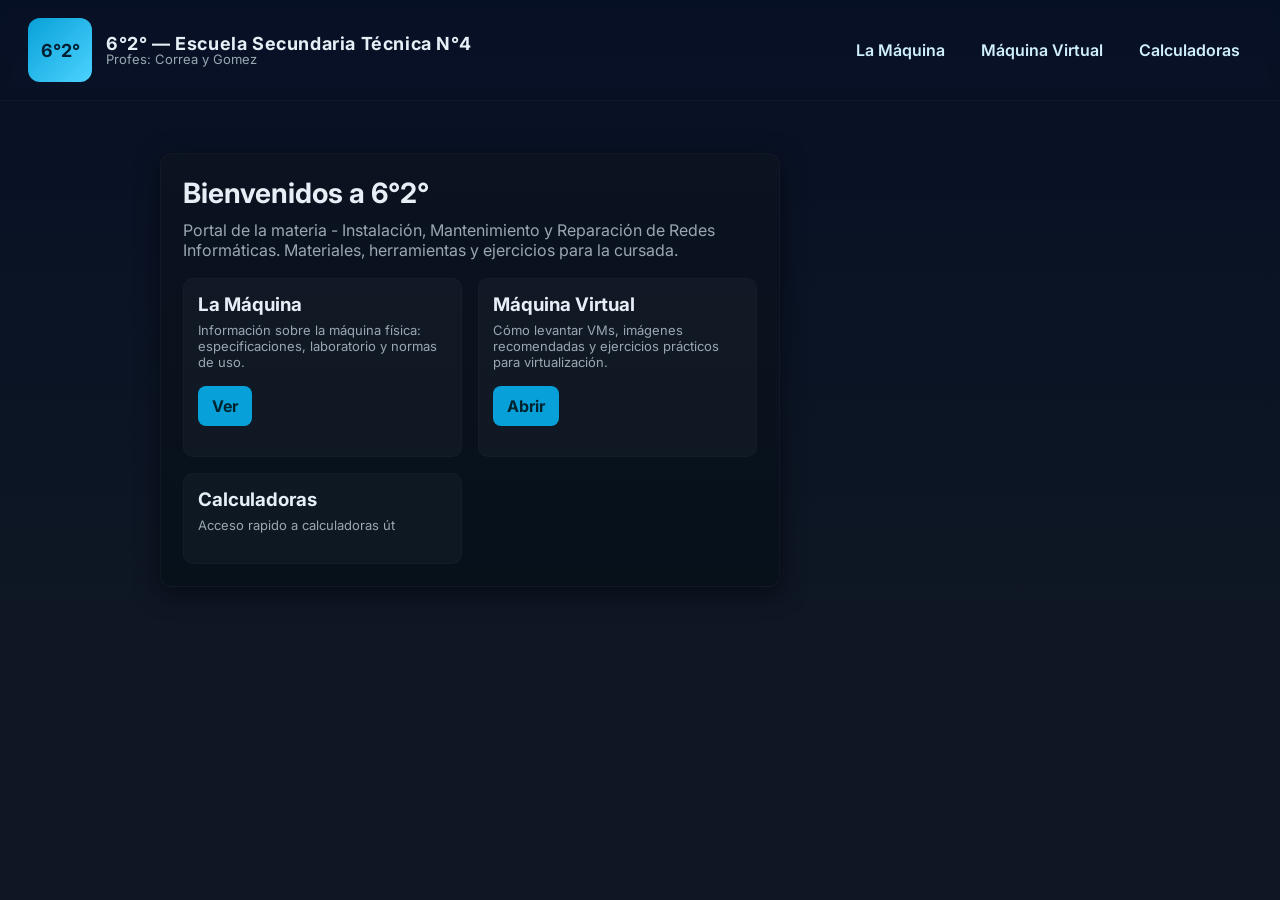
==== index.html @ be3ac8a3 "Add files via upload" ====
<!doctype html>
<html lang="es">
<head>
  <meta charset="utf-8" />
  <meta name="viewport" content="width=device-width,initial-scale=1" />
  <title>6°2° - Escuela Secundaria Técnica N°4</title>
  <link rel="icon" href="data:image/svg+xml,%3Csvg xmlns='http://www.w3.org/2000/svg' viewBox='0 0 100 100'%3E%3Ctext y='0.9em' font-size='90'%3E6%C2%B02%C2%B0%3C/text%3E%3C/svg%3E">
  <link href="https://fonts.googleapis.com/css2?family=Inter:wght@300;500;700&display=swap" rel="stylesheet">
  <style>
    :root{
      --bg:#0f1724; --card:#0b1220; --accent:#08a0d8; --muted:#9aa7b2; --glass: rgba(255,255,255,0.03);
    }
    *{box-sizing:border-box}
    html,body{height:100%;margin:0;font-family:Inter,system-ui,Segoe UI,Roboto,"Helvetica Neue",Arial;background:linear-gradient(180deg,#071025 0%,var(--bg) 70%);color:#e6eef6}
    header{display:flex;align-items:center;justify-content:space-between;padding:18px 28px;border-bottom:1px solid rgba(255,255,255,0.03);backdrop-filter: blur(6px)}
    .brand{display:flex;gap:14px;align-items:center}
    .logo{width:64px;height:64px;border-radius:12px;background:linear-gradient(135deg,var(--accent),#4cd3ff);display:flex;align-items:center;justify-content:center;font-weight:700;color:#022033;font-size:18px}
    .title{line-height:1}
    .title h1{margin:0;font-size:18px;letter-spacing:0.6px}
    .title p{margin:0;font-size:13px;color:var(--muted)}
    nav{display:flex;gap:12px;align-items:center}
    .navlink{color:#cfefff;padding:8px 12px;border-radius:8px;text-decoration:none;font-weight:600}
    .navlink:hover{background:rgba(255,255,255,0.02)}
    .container{max-width:1000px;margin:32px auto;padding:20px}
    .hero{display:grid;grid-template-columns:1fr 320px;gap:20px;align-items:center}
    .card{background:linear-gradient(180deg,var(--card),#07111a);padding:22px;border-radius:12px;box-shadow:0 6px 24px rgba(2,6,12,0.6);border:1px solid rgba(255,255,255,0.03)}
    .hero h2{margin:0 0 10px 0;font-size:28px}
    .hero p{color:var(--muted);margin:0 0 16px}
    .grid{display:grid;grid-template-columns:repeat(auto-fit,minmax(220px,1fr));gap:16px;margin-top:18px}
    .menu-item{padding:14px;border-radius:10px;background:var(--glass);border:1px solid rgba(255,255,255,0.02)}
    .menu-item h3{margin:0 0 6px 0}
    footer{text-align:center;color:var(--muted);padding:28px 6px}
    /* sections */
    section{margin-top:24px}
    h3.section-title{font-size:20px;margin:0 0 12px}
    /* responsive */
    @media (max-width:880px){.hero{grid-template-columns:1fr}nav{display:none}.brand{gap:10px}}
    /* small helpers */
    a.button{display:inline-block;padding:10px 14px;border-radius:8px;background:var(--accent);color:#01232f;text-decoration:none;font-weight:700}
    .muted{color:var(--muted)}
    .small{font-size:13px}
  </style>
</head>
<body>
  <header>
    <div class="brand">
      <div class="logo">6°2°</div>
      <div class="title">
        <h1>6°2° — Escuela Secundaria Técnica N°4</h1>
        <p class="small">Profes: Correa y Gomez</p>
      </div>
    </div>
    <nav>
      <a class="navlink" href="#la-maquina">La Máquina</a>
      <a class="navlink" href="#maquina-virtual">Máquina Virtual</a>
      <a class="navlink" href="#calculadoras">Calculadoras</a>
    </nav>
  </header>

  <main class="container">
    <div class="hero">
      <div class="card">
        <h2>Bienvenidos a 6°2°</h2>
        <p class="muted">Portal de la materia - Instalación, Mantenimiento y Reparación de Redes Informáticas. Materiales, herramientas y ejercicios para la cursada.</p>
        <div class="grid">
          <div class="menu-item">
            <h3>La Máquina</h3>
            <p class="small muted">Información sobre la máquina física: especificaciones, laboratorio y normas de uso.</p>
            <p><a href="#la-maquina" class="button">Ver</a></p>
          </div>
          <div class="menu-item">
            <h3>Máquina Virtual</h3>
            <p class="small muted">Cómo levantar VMs, imágenes recomendadas y ejercicios prácticos para virtualización.</p>
            <p><a href="#maquina-virtual" class="button">Abrir</a></p>
          </div>
          <div class="menu-item">
            <h3>Calculadoras</h3>
            <p class="small muted">Acceso rapido a calculadoras út
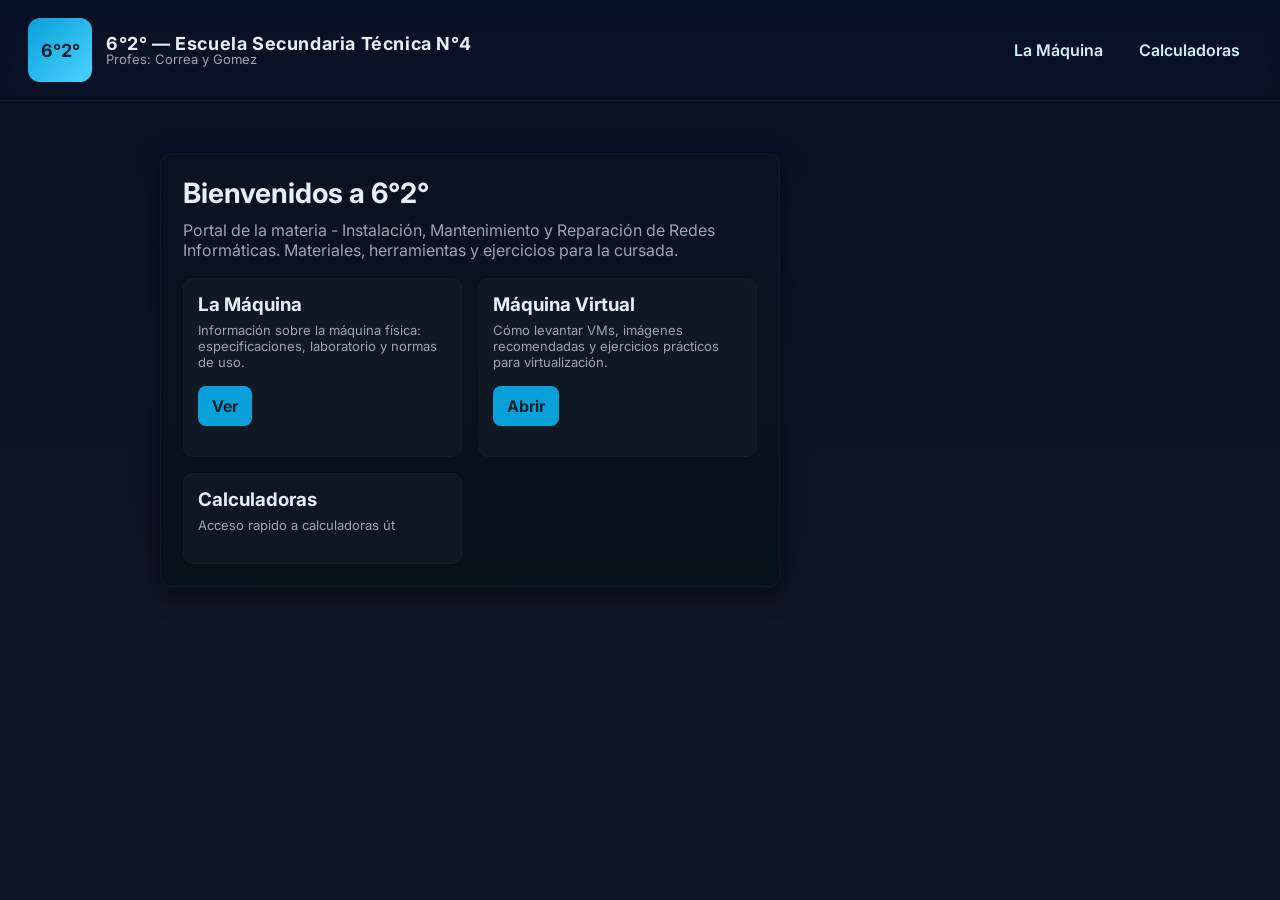
==== commit 5954c5ed: "Update index.html" ====
--- a/index.html
+++ b/index.html
@@ -51,9 +51,9 @@
       </div>
     </div>
     <nav>
-      <a class="navlink" href="#la-maquina">La Máquina</a>
-      <a class="navlink" href="#maquina-virtual">Máquina Virtual</a>
-      <a class="navlink" href="#calculadoras">Calculadoras</a>
+      <a class="navlink" href="lamaquina.html">La Máquina</a>
+      <a class="navlink" href="mv/maquina-virtual.html>Máquina Virtual</a>
+      <a class="navlink" href="calculadoras_web.html">Calculadoras</a>
     </nav>
   </header>
 
@@ -75,4 +75,4 @@
           </div>
           <div class="menu-item">
             <h3>Calculadoras</h3>
-            <p class="small muted">Acceso rapido a calculadoras út+            <p class="small muted">Acceso rapido a calculadoras út
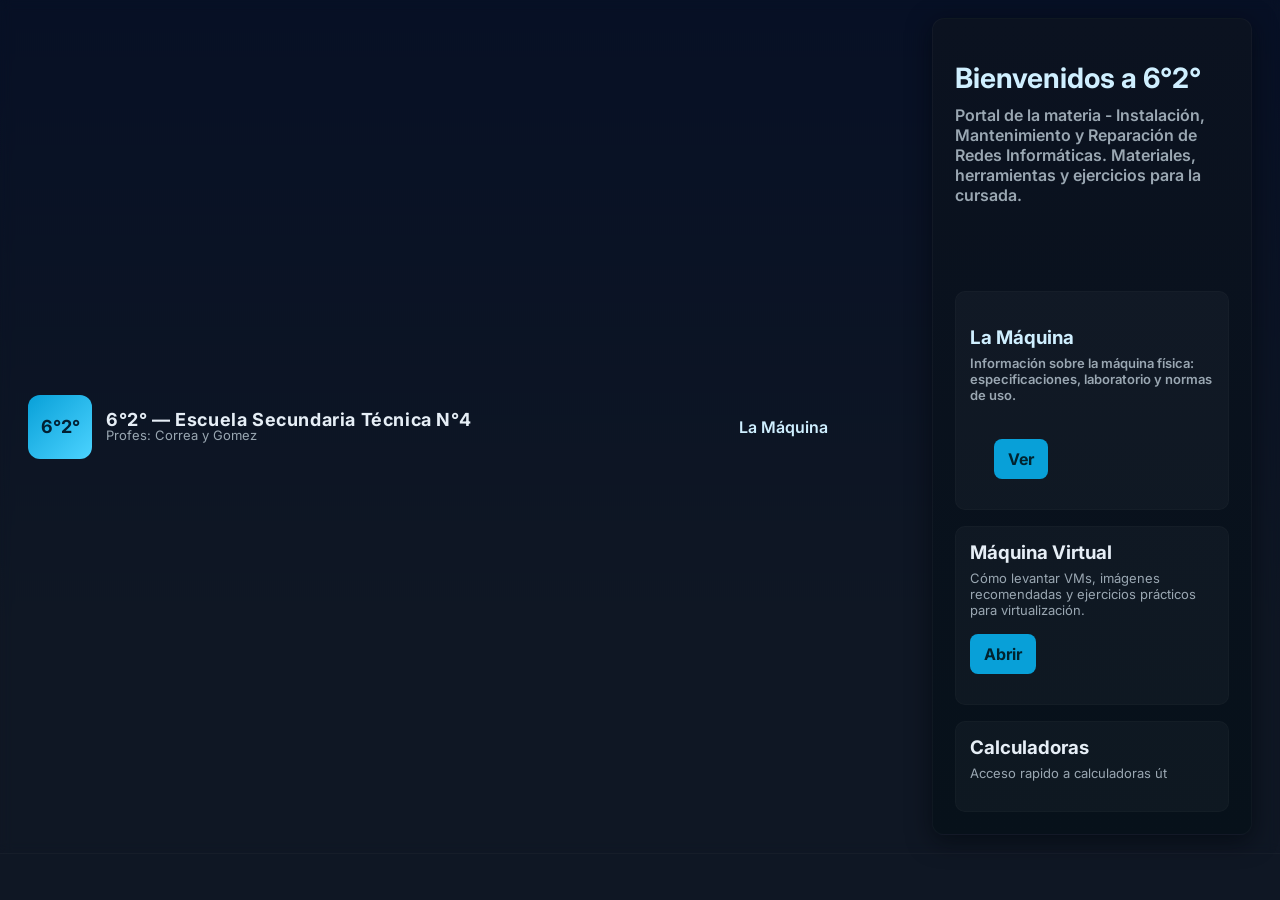
==== commit 6decd5a1: "Update index.html" ====
--- a/index.html
+++ b/index.html
@@ -53,7 +53,7 @@
     <nav>
       <a class="navlink" href="lamaquina.html">La Máquina</a>
       <a class="navlink" href="mv/maquina-virtual.html>Máquina Virtual</a>
-      <a class="navlink" href="calculadoras_web.html">Calculadoras</a>
+        <a class="navlink" href="calculadoras.html>Calculadoras</a>
     </nav>
   </header>
 
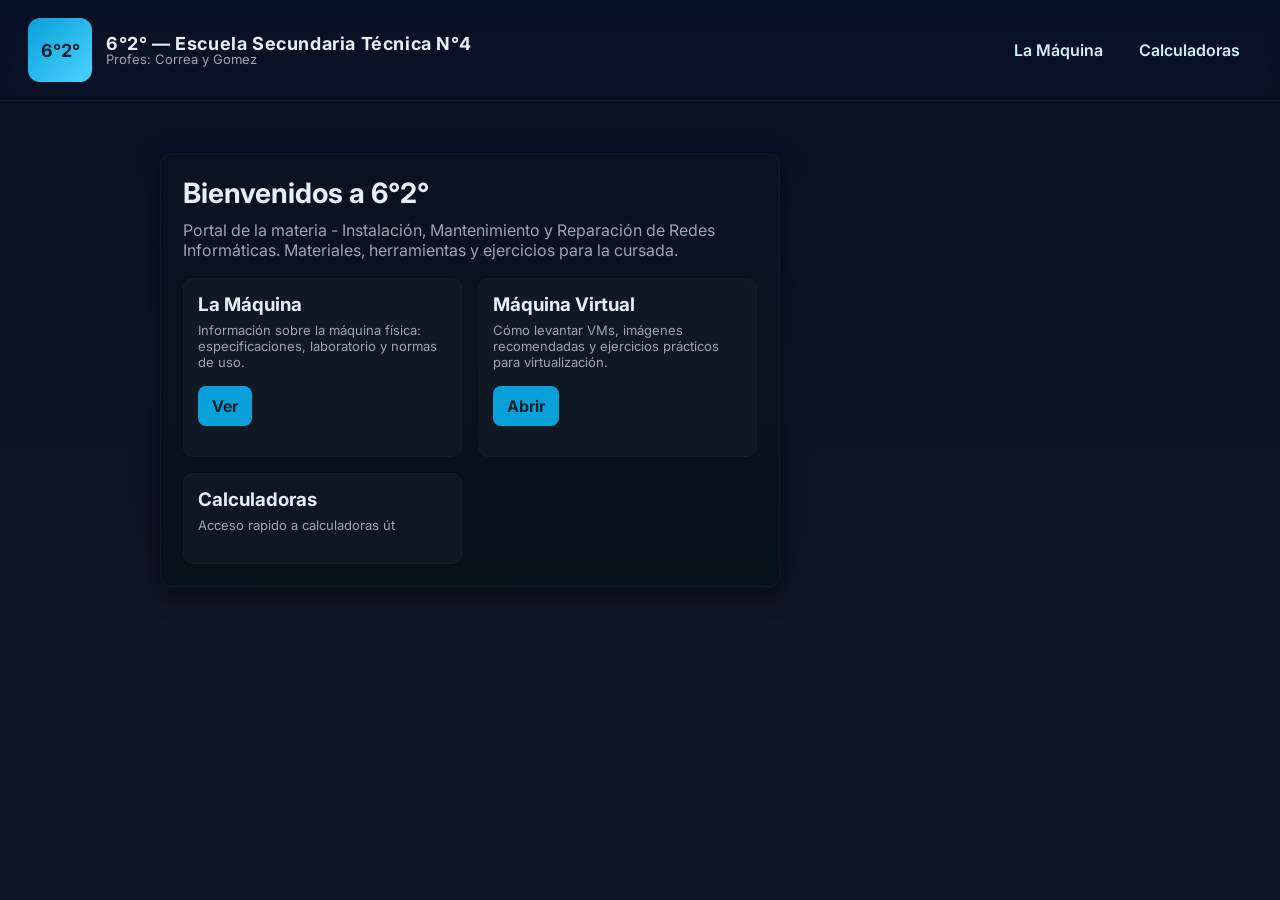
==== commit 3bdcf113: "Update index.html" ====
--- a/index.html
+++ b/index.html
@@ -53,7 +53,7 @@
     <nav>
       <a class="navlink" href="lamaquina.html">La Máquina</a>
       <a class="navlink" href="mv/maquina-virtual.html>Máquina Virtual</a>
-        <a class="navlink" href="calculadoras.html>Calculadoras</a>
+        <a class="navlink" href="calculadoras_web.html">Calculadoras</a>
     </nav>
   </header>
 
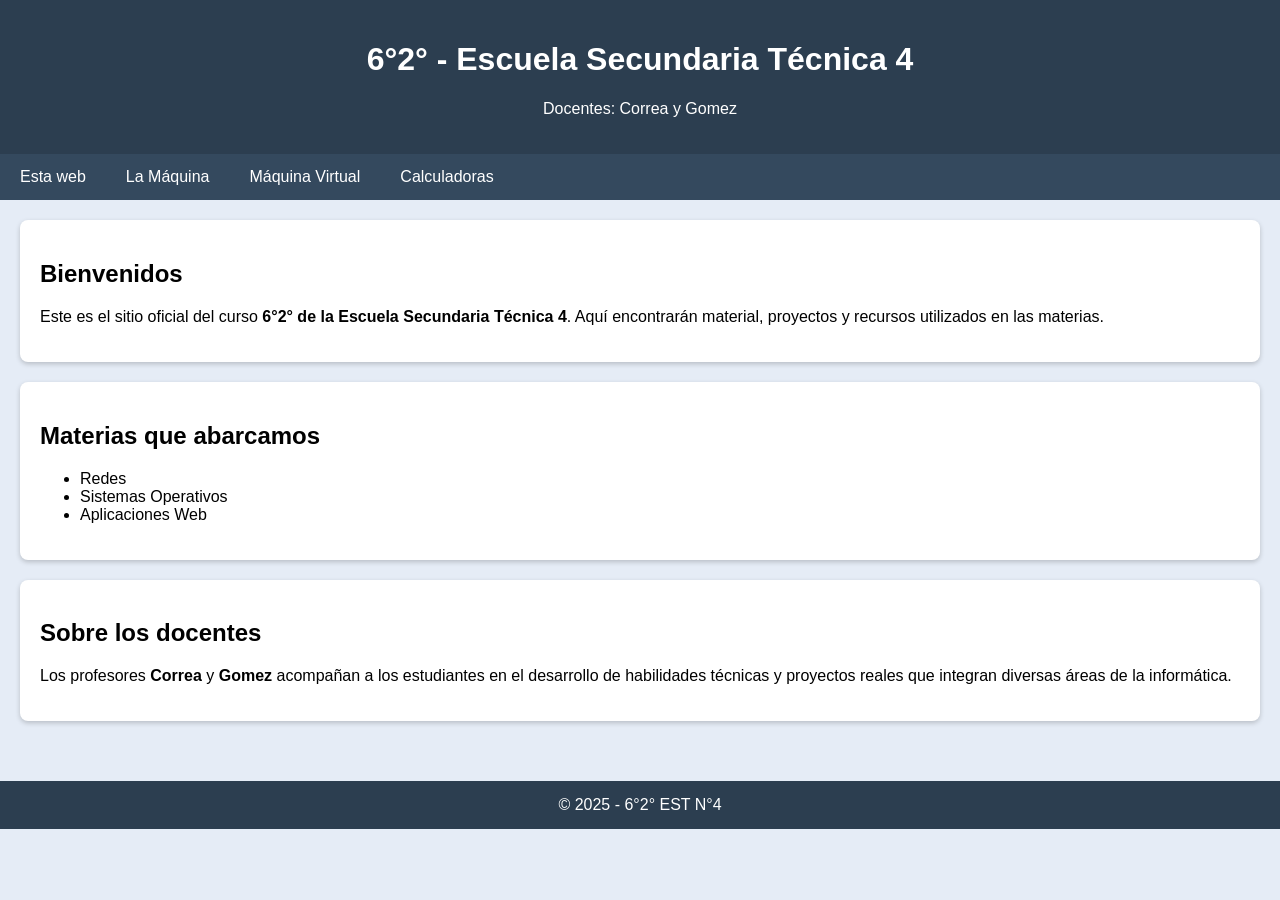
==== commit 1b938071: "Update index.html" ====
--- a/index.html
+++ b/index.html
@@ -1,78 +1,92 @@
-<!doctype html>
+<!DOCTYPE html>
 <html lang="es">
 <head>
-  <meta charset="utf-8" />
-  <meta name="viewport" content="width=device-width,initial-scale=1" />
-  <title>6°2° - Escuela Secundaria Técnica N°4</title>
-  <link rel="icon" href="data:image/svg+xml,%3Csvg xmlns='http://www.w3.org/2000/svg' viewBox='0 0 100 100'%3E%3Ctext y='0.9em' font-size='90'%3E6%C2%B02%C2%B0%3C/text%3E%3C/svg%3E">
-  <link href="https://fonts.googleapis.com/css2?family=Inter:wght@300;500;700&display=swap" rel="stylesheet">
-  <style>
-    :root{
-      --bg:#0f1724; --card:#0b1220; --accent:#08a0d8; --muted:#9aa7b2; --glass: rgba(255,255,255,0.03);
-    }
-    *{box-sizing:border-box}
-    html,body{height:100%;margin:0;font-family:Inter,system-ui,Segoe UI,Roboto,"Helvetica Neue",Arial;background:linear-gradient(180deg,#071025 0%,var(--bg) 70%);color:#e6eef6}
-    header{display:flex;align-items:center;justify-content:space-between;padding:18px 28px;border-bottom:1px solid rgba(255,255,255,0.03);backdrop-filter: blur(6px)}
-    .brand{display:flex;gap:14px;align-items:center}
-    .logo{width:64px;height:64px;border-radius:12px;background:linear-gradient(135deg,var(--accent),#4cd3ff);display:flex;align-items:center;justify-content:center;font-weight:700;color:#022033;font-size:18px}
-    .title{line-height:1}
-    .title h1{margin:0;font-size:18px;letter-spacing:0.6px}
-    .title p{margin:0;font-size:13px;color:var(--muted)}
-    nav{display:flex;gap:12px;align-items:center}
-    .navlink{color:#cfefff;padding:8px 12px;border-radius:8px;text-decoration:none;font-weight:600}
-    .navlink:hover{background:rgba(255,255,255,0.02)}
-    .container{max-width:1000px;margin:32px auto;padding:20px}
-    .hero{display:grid;grid-template-columns:1fr 320px;gap:20px;align-items:center}
-    .card{background:linear-gradient(180deg,var(--card),#07111a);padding:22px;border-radius:12px;box-shadow:0 6px 24px rgba(2,6,12,0.6);border:1px solid rgba(255,255,255,0.03)}
-    .hero h2{margin:0 0 10px 0;font-size:28px}
-    .hero p{color:var(--muted);margin:0 0 16px}
-    .grid{display:grid;grid-template-columns:repeat(auto-fit,minmax(220px,1fr));gap:16px;margin-top:18px}
-    .menu-item{padding:14px;border-radius:10px;background:var(--glass);border:1px solid rgba(255,255,255,0.02)}
-    .menu-item h3{margin:0 0 6px 0}
-    footer{text-align:center;color:var(--muted);padding:28px 6px}
-    /* sections */
-    section{margin-top:24px}
-    h3.section-title{font-size:20px;margin:0 0 12px}
-    /* responsive */
-    @media (max-width:880px){.hero{grid-template-columns:1fr}nav{display:none}.brand{gap:10px}}
-    /* small helpers */
-    a.button{display:inline-block;padding:10px 14px;border-radius:8px;background:var(--accent);color:#01232f;text-decoration:none;font-weight:700}
-    .muted{color:var(--muted)}
-    .small{font-size:13px}
-  </style>
+    <meta charset="UTF-8">
+    <meta name="viewport" content="width=device-width, initial-scale=1.0">
+    <title>6°2° - Escuela Secundaria Técnica 4</title>
+    <style>
+        body {
+            font-family: Arial, sans-serif;
+            background-color: #e5ecf6;
+            margin: 0;
+            padding: 0;
+        }
+        header {
+            background-color: #2c3e50;
+            color: white;
+            padding: 20px;
+            text-align: center;
+        }
+        nav {
+            background-color: #34495e;
+            overflow: hidden;
+        }
+        nav a {
+            float: left;
+            display: block;
+            color: white;
+            text-align: center;
+            padding: 14px 20px;
+            text-decoration: none;
+        }
+        nav a:hover {
+            background-color: #2c3e50;
+        }
+        .contenido {
+            padding: 20px;
+        }
+        .tarjeta {
+            background: white;
+            border-radius: 8px;
+            padding: 20px;
+            margin-bottom: 20px;
+            box-shadow: 0 2px 5px rgba(0,0,0,0.2);
+        }
+        footer {
+            text-align: center;
+            padding: 15px;
+            background-color: #2c3e50;
+            color: white;
+            margin-top: 20px;
+        }
+    </style>
 </head>
 <body>
-  <header>
-    <div class="brand">
-      <div class="logo">6°2°</div>
-      <div class="title">
-        <h1>6°2° — Escuela Secundaria Técnica N°4</h1>
-        <p class="small">Profes: Correa y Gomez</p>
-      </div>
+    <header>
+        <h1>6°2° - Escuela Secundaria Técnica 4</h1>
+        <p>Docentes: Correa y Gomez</p>
+    </header>
+
+    <nav>
+        <a href="info.html">Esta web</a>
+        <a href="maquina.html">La Máquina</a>
+        <a href="maq/maquinavirtual.html">Máquina Virtual</a>
+        <a href="calculadoras_web.html">Calculadoras</a>
+    </nav>
+
+    <div class="contenido">
+        <div class="tarjeta">
+            <h2>Bienvenidos</h2>
+            <p>Este es el sitio oficial del curso <strong>6°2° de la Escuela Secundaria Técnica 4</strong>. Aquí encontrarán material, proyectos y recursos utilizados en las materias.</p>
+        </div>
+
+        <div class="tarjeta">
+            <h2>Materias que abarcamos</h2>
+            <ul>
+                <li>Redes</li>
+                <li>Sistemas Operativos</li>
+                <li>Aplicaciones Web</li>
+            </ul>
+        </div>
+
+        <div class="tarjeta">
+            <h2>Sobre los docentes</h2>
+            <p>Los profesores <strong>Correa</strong> y <strong>Gomez</strong> acompañan a los estudiantes en el desarrollo de habilidades técnicas y proyectos reales que integran diversas áreas de la informática.</p>
+        </div>
     </div>
-    <nav>
-      <a class="navlink" href="lamaquina.html">La Máquina</a>
-      <a class="navlink" href="mv/maquina-virtual.html>Máquina Virtual</a>
-        <a class="navlink" href="calculadoras_web.html">Calculadoras</a>
-    </nav>
-  </header>
 
-  <main class="container">
-    <div class="hero">
-      <div class="card">
-        <h2>Bienvenidos a 6°2°</h2>
-        <p class="muted">Portal de la materia - Instalación, Mantenimiento y Reparación de Redes Informáticas. Materiales, herramientas y ejercicios para la cursada.</p>
-        <div class="grid">
-          <div class="menu-item">
-            <h3>La Máquina</h3>
-            <p class="small muted">Información sobre la máquina física: especificaciones, laboratorio y normas de uso.</p>
-            <p><a href="#la-maquina" class="button">Ver</a></p>
-          </div>
-          <div class="menu-item">
-            <h3>Máquina Virtual</h3>
-            <p class="small muted">Cómo levantar VMs, imágenes recomendadas y ejercicios prácticos para virtualización.</p>
-            <p><a href="#maquina-virtual" class="button">Abrir</a></p>
-          </div>
-          <div class="menu-item">
-            <h3>Calculadoras</h3>
-            <p class="small muted">Acceso rapido a calculadoras út
+    <footer>
+        &copy; 2025 - 6°2° EST N°4
+    </footer>
+</body>
+</html>
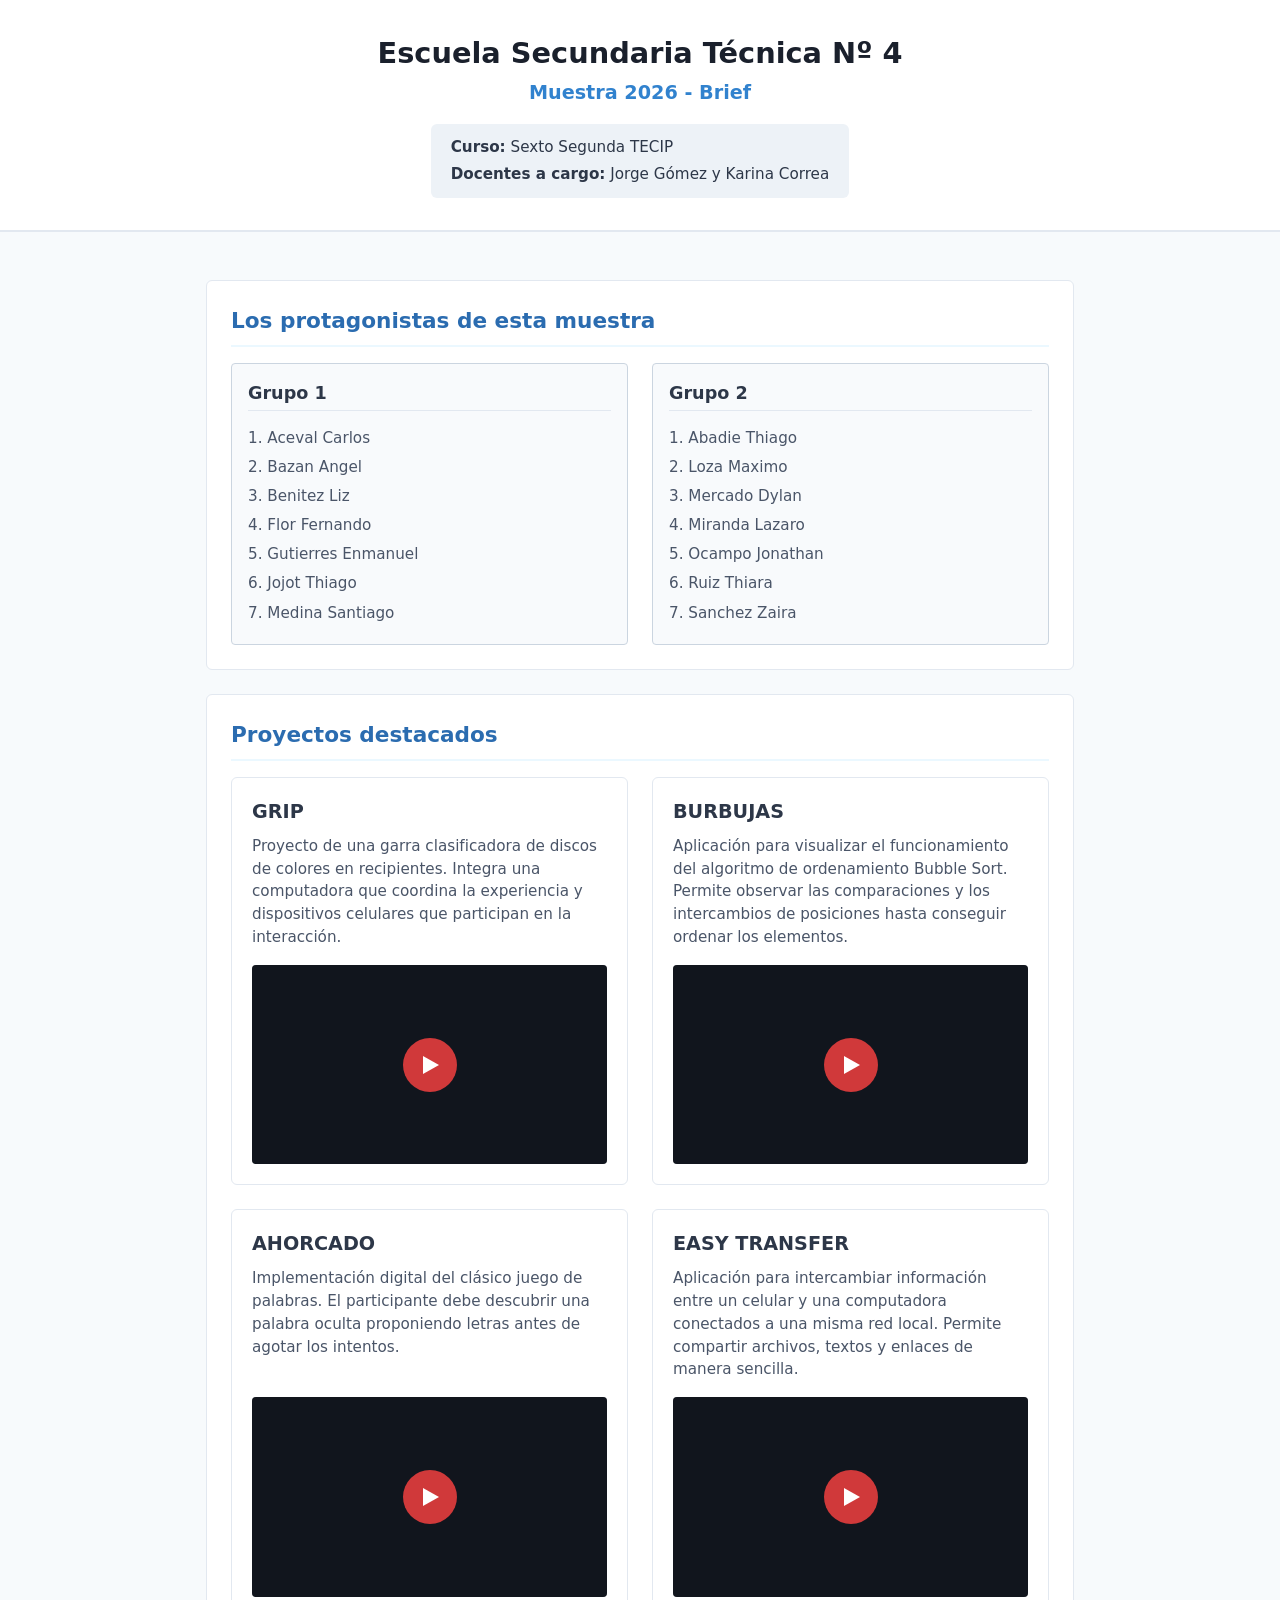
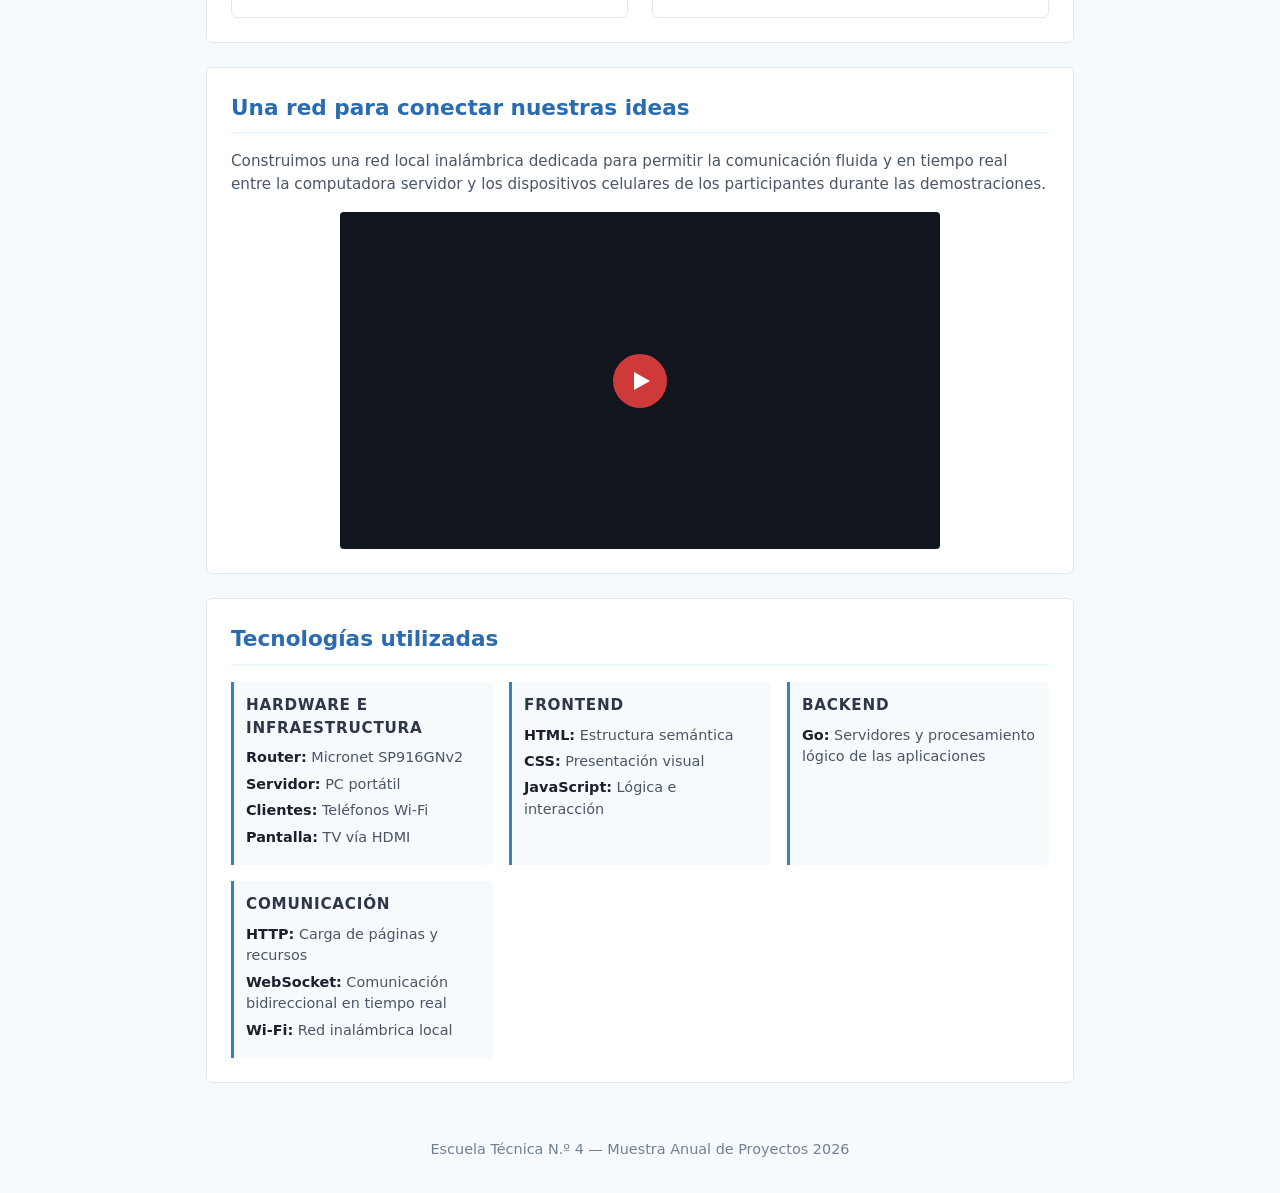
==== commit 00588344: "Rename pagina.html to index.html" ====
--- a/index.html
+++ b/index.html
@@ -3,90 +3,574 @@
 <head>
     <meta charset="UTF-8">
     <meta name="viewport" content="width=device-width, initial-scale=1.0">
-    <title>6°2° - Escuela Secundaria Técnica 4</title>
+    <title>Muestra Técnica 2026 - Escuela Técnica N.º 4 (Sexto Segunda)</title>
+
     <style>
-        body {
-            font-family: Arial, sans-serif;
-            background-color: #e5ecf6;
+        /* ==========================================================================
+           1. ESTILOS GLOBALES Y RESET BÁSICO
+           ========================================================================== */
+        * {
+            box-sizing: border-box;
             margin: 0;
             padding: 0;
         }
+
+        body {
+            font-family: system-ui, -apple-system, "Segoe UI", Roboto, Helvetica, Arial, sans-serif;
+            line-height: 1.5;
+            color: #2d3748;
+            background-color: #f7fafc;
+            padding: 0;
+        }
+
+        /* Contenedor principal sin anchos excesivos para legibilidad */
+        .container {
+            max-width: 900px;
+            margin: 0 auto;
+            padding: 1.5rem 1rem;
+        }
+
+        /* ==========================================================================
+           2. ENCABEZADO E INFORMACIÓN INSTITUCIONAL
+           ========================================================================== */
         header {
-            background-color: #2c3e50;
-            color: white;
-            padding: 20px;
+            background-color: #ffffff;
+            border-bottom: 2px solid #e2e8f0;
+            padding: 2rem 1rem;
             text-align: center;
         }
-        nav {
-            background-color: #34495e;
+
+        .header-title {
+            font-size: 1.8rem;
+            color: #1a202c;
+            margin-bottom: 0.25rem;
+        }
+
+        .header-subtitle {
+            font-size: 1.2rem;
+            color: #3182ce;
+            font-weight: 600;
+            margin-bottom: 1rem;
+        }
+
+        .info-panel {
+            display: inline-block;
+            background-color: #edf2f7;
+            border-radius: 6px;
+            padding: 0.75rem 1.25rem;
+            font-size: 0.95rem;
+            text-align: left;
+            max-width: 100%;
+        }
+
+        .info-panel p {
+            margin-bottom: 0.25rem;
+        }
+
+        .info-panel p:last-child {
+            margin-bottom: 0;
+        }
+
+        /* ==========================================================================
+           3. ESTRUCTURA DE SECCIONES Y ENCABEZADOS
+           ========================================================================== */
+        section {
+            background-color: #ffffff;
+            border: 1px solid #e2e8f0;
+            border-radius: 6px;
+            padding: 1.5rem;
+            margin-top: 1.5rem;
+        }
+
+        .section-title {
+            font-size: 1.35rem;
+            color: #2b6cb0;
+            border-bottom: 2px solid #ebf8ff;
+            padding-bottom: 0.5rem;
+            margin-bottom: 1rem;
+        }
+
+        /* ==========================================================================
+           4. SECCIÓN DE ALUMNOS (DISEÑO COMPACTO MULTICOLUMNA)
+           ========================================================================== */
+        .students-grid {
+            display: grid;
+            grid-template-columns: repeat(auto-fit, minmax(240px, 1fr));
+            gap: 1.5rem;
+        }
+
+        .group-box {
+            background-color: #f8fafc;
+            border: 1px solid #cbd5e0;
+            border-radius: 4px;
+            padding: 1rem;
+        }
+
+        .group-box h3 {
+            font-size: 1.1rem;
+            color: #2d3748;
+            margin-bottom: 0.75rem;
+            border-bottom: 1px solid #e2e8f0;
+            padding-bottom: 0.25rem;
+        }
+
+        .students-list {
+            list-style: decimal inside;
+            font-size: 0.95rem;
+        }
+
+        .students-list li {
+            padding: 0.2rem 0;
+            color: #4a5568;
+        }
+
+        /* ==========================================================================
+           5. PROYECTOS Y REPRODUCTORES DE VIDEO LAZY-LOAD
+           ========================================================================== */
+        .projects-grid {
+            display: grid;
+            grid-template-columns: repeat(auto-fit, minmax(350px, 1fr));
+            gap: 1.5rem;
+        }
+
+        @media (max-width: 480px) {
+            .projects-grid {
+                grid-template-columns: 1fr;
+            }
+        }
+
+        .project-card {
+            background-color: #ffffff;
+            border: 1px solid #e2e8f0;
+            border-radius: 6px;
+            padding: 1.25rem;
+            display: flex;
+            flex-direction: column;
+        }
+
+        .project-title {
+            font-size: 1.2rem;
+            color: #2d3748;
+            margin-bottom: 0.5rem;
+        }
+
+        .project-description {
+            font-size: 0.95rem;
+            color: #4a5568;
+            margin-bottom: 1rem;
+            flex-grow: 1;
+        }
+
+        /* Contenedor del video diferido */
+        .video-container {
+            position: relative;
+            width: 100%;
+            padding-top: 56.25%; /* Aspect ratio 16:9 */
+            background-color: #1a202c;
+            border-radius: 4px;
             overflow: hidden;
         }
-        nav a {
-            float: left;
+
+        .video-container iframe,
+        .video-placeholder {
+            position: absolute;
+            top: 0;
+            left: 0;
+            width: 100%;
+            height: 100%;
+            border: 0;
+        }
+
+        .video-placeholder {
+            display: flex;
+            flex-direction: column;
+            align-items: center;
+            justify-content: center;
+            background-size: cover;
+            background-position: center;
+            cursor: pointer;
+        }
+
+        .video-placeholder::before {
+            content: "";
+            position: absolute;
+            top: 0; left: 0; right: 0; bottom: 0;
+            background-color: rgba(0, 0, 0, 0.35);
+        }
+
+        .play-button {
+            position: relative;
+            z-index: 1;
+            width: 54px;
+            height: 54px;
+            background-color: rgba(229, 62, 62, 0.9);
+            border-radius: 50%;
+            display: flex;
+            align-items: center;
+            justify-content: center;
+        }
+
+        .play-button::after {
+            content: "";
             display: block;
-            color: white;
+            width: 0;
+            height: 0;
+            border-style: solid;
+            border-width: 9px 0 9px 16px;
+            border-color: transparent transparent transparent #ffffff;
+            margin-left: 3px;
+        }
+
+        .video-unconfigured {
+            position: absolute;
+            top: 0; left: 0; right: 0; bottom: 0;
+            background-color: #edf2f7;
+            color: #718096;
+            display: flex;
+            align-items: center;
+            justify-content: center;
+            font-size: 0.85rem;
+            padding: 1rem;
             text-align: center;
-            padding: 14px 20px;
-            text-decoration: none;
-        }
-        nav a:hover {
-            background-color: #2c3e50;
-        }
-        .contenido {
-            padding: 20px;
-        }
-        .tarjeta {
-            background: white;
-            border-radius: 8px;
-            padding: 20px;
-            margin-bottom: 20px;
-            box-shadow: 0 2px 5px rgba(0,0,0,0.2);
-        }
+            border: 1px dashed #cbd5e0;
+        }
+
+        /* ==========================================================================
+           6. SECCIÓN TÉCNICA (HARDWARE, FRONTEND, BACKEND, PROTOCOLOS)
+           ========================================================================== */
+        .tech-grid {
+            display: grid;
+            grid-template-columns: repeat(auto-fit, minmax(200px, 1fr));
+            gap: 1rem;
+        }
+
+        .tech-category {
+            background-color: #f7fafc;
+            border-left: 3px solid #3182ce;
+            padding: 0.75rem;
+            border-radius: 0 4px 4px 0;
+        }
+
+        .tech-category h3 {
+            font-size: 0.95rem;
+            color: #2d3748;
+            margin-bottom: 0.5rem;
+            text-transform: uppercase;
+            letter-spacing: 0.05em;
+        }
+
+        .tech-category ul {
+            list-style: none;
+            font-size: 0.9rem;
+        }
+
+        .tech-category li {
+            margin-bottom: 0.3rem;
+            color: #4a5568;
+        }
+
+        .tech-category li strong {
+            color: #1a202c;
+        }
+
+        /* ==========================================================================
+           7. PIE DE PÁGINA
+           ========================================================================== */
         footer {
             text-align: center;
-            padding: 15px;
-            background-color: #2c3e50;
-            color: white;
-            margin-top: 20px;
+            padding: 2rem 1rem;
+            font-size: 0.9rem;
+            color: #718096;
         }
     </style>
 </head>
 <body>
+
+    <!-- ======================================================================= -->
+    <!-- ENCABEZADO INSTITUCIONAL                                                -->
+    <!-- ======================================================================= -->
     <header>
-        <h1>6°2° - Escuela Secundaria Técnica 4</h1>
-        <p>Docentes: Correa y Gomez</p>
+        <h1 class="header-title" id="inst-nombre">Escuela Técnica N.º 4</h1>
+        <div class="header-subtitle" id="inst-evento">Muestra 2026</div>
+        <div class="info-panel">
+            <p><strong>Curso:</strong> <span id="inst-curso">Sexto Segunda</span></p>
+            <p><strong>Docentes a cargo:</strong> <span id="inst-profesores">Cargando...</span></p>
+        </div>
     </header>
 
-    <nav>
-        <a href="info.html">Esta web</a>
-        <a href="maquina.html">La Máquina</a>
-        <a href="maq/maquinavirtual.html">Máquina Virtual</a>
-        <a href="calculadoras_web.html">Calculadoras</a>
-    </nav>
-
-    <div class="contenido">
-        <div class="tarjeta">
-            <h2>Bienvenidos</h2>
-            <p>Este es el sitio oficial del curso <strong>6°2° de la Escuela Secundaria Técnica 4</strong>. Aquí encontrarán material, proyectos y recursos utilizados en las materias.</p>
-        </div>
-
-        <div class="tarjeta">
-            <h2>Materias que abarcamos</h2>
-            <ul>
-                <li>Redes</li>
-                <li>Sistemas Operativos</li>
-                <li>Aplicaciones Web</li>
-            </ul>
-        </div>
-
-        <div class="tarjeta">
-            <h2>Sobre los docentes</h2>
-            <p>Los profesores <strong>Correa</strong> y <strong>Gomez</strong> acompañan a los estudiantes en el desarrollo de habilidades técnicas y proyectos reales que integran diversas áreas de la informática.</p>
-        </div>
-    </div>
-
+    <main class="container">
+
+        <!-- =================================================================== -->
+        <!-- LISTA DE ALUMNOS (PROTAGONISTAS DE LA MUESTRA)                      -->
+        <!-- =================================================================== -->
+        <section>
+            <h2 class="section-title">Los protagonistas de esta muestra</h2>
+            <div class="students-grid">
+                <div class="group-box">
+                    <h3>Grupo 1</h3>
+                    <ol class="students-list" id="lista-grupo-1">
+                        <!-- Generado dinámicamente mediante JS -->
+                    </ol>
+                </div>
+                <div class="group-box">
+                    <h3>Grupo 2</h3>
+                    <ol class="students-list" id="lista-grupo-2">
+                        <!-- Generado dinámicamente mediante JS -->
+                    </ol>
+                </div>
+            </div>
+        </section>
+
+        <!-- =================================================================== -->
+        <!-- PROYECTOS PRESENTADOS                                               -->
+        <!-- =================================================================== -->
+        <section>
+            <h2 class="section-title">Proyectos destacados</h2>
+            <div class="projects-grid" id="contenedor-proyectos">
+                <!-- Los 4 proyectos se inyectan dinámicamente -->
+            </div>
+        </section>
+
+        <!-- =================================================================== -->
+        <!-- INFRAESTRUCTURA Y RED LOCAL                                         -->
+        <!-- =================================================================== -->
+        <section>
+            <h2 class="section-title" id="red-titulo">Una red para conectar nuestras ideas</h2>
+            <p class="project-description" id="red-descripcion" style="margin-bottom: 1rem;"></p>
+            <div style="max-width: 600px; margin: 0 auto;">
+                <div class="video-container" id="video-red-local">
+                    <!-- Reproductor diferido -->
+                </div>
+            </div>
+        </section>
+
+        <!-- =================================================================== -->
+        <!-- TECNOLOGÍAS UTILIZADAS                                              -->
+        <!-- =================================================================== -->
+        <section>
+            <h2 class="section-title">Tecnologías utilizadas</h2>
+            <div class="tech-grid">
+                <div class="tech-category">
+                    <h3>Hardware e Infraestructura</h3>
+                    <ul>
+                        <li><strong>Router:</strong> Micronet SP916GNv2</li>
+                        <li><strong>Servidor:</strong> PC portátil</li>
+                        <li><strong>Clientes:</strong> Teléfonos Wi-Fi</li>
+                        <li><strong>Pantalla:</strong> TV vía HDMI</li>
+                    </ul>
+                </div>
+                <div class="tech-category">
+                    <h3>Frontend</h3>
+                    <ul>
+                        <li><strong>HTML:</strong> Estructura semántica</li>
+                        <li><strong>CSS:</strong> Presentación visual</li>
+                        <li><strong>JavaScript:</strong> Lógica e interacción</li>
+                    </ul>
+                </div>
+                <div class="tech-category">
+                    <h3>Backend</h3>
+                    <ul>
+                        <li><strong>Go:</strong> Servidores y procesamiento lógico de las aplicaciones</li>
+                    </ul>
+                </div>
+                <div class="tech-category">
+                    <h3>Comunicación</h3>
+                    <ul>
+                        <li><strong>HTTP:</strong> Carga de páginas y recursos</li>
+                        <li><strong>WebSocket:</strong> Comunicación bidireccional en tiempo real</li>
+                        <li><strong>Wi-Fi:</strong> Red inalámbrica local</li>
+                    </ul>
+                </div>
+            </div>
+        </section>
+
+    </main>
+
+    <!-- ======================================================================= -->
+    <!-- PIE DE PÁGINA                                                           -->
+    <!-- ======================================================================= -->
     <footer>
-        &copy; 2025 - 6°2° EST N°4
+        <p>Escuela Técnica N.º 4 — Muestra Anual de Proyectos 2026</p>
     </footer>
+
+    <!-- ======================================================================= -->
+    <!-- LÓGICA DE CONFIGURACIÓN Y CARGA DIFERIDA DE VIDEOS                      -->
+    <!-- ======================================================================= -->
+    <script>
+        // =====================================================================
+        // CONFIGURACIÓN CENTRALIZADA DE LA PÁGINA
+        // MODIFICAR SOLAMENTE ESTA SECCIÓN PARA ACTUALIZAR DATOS
+        // =====================================================================
+
+        const CONFIGURACION = {
+            // 1. DATOS INSTITUCIONALES Y DOCENTES
+            institucion: "Escuela Secundaria Técnica Nº 4",
+            evento: "Muestra 2026 - Brief",
+            curso: "Sexto Segunda TECIP",
+            profesores: ["Jorge Gómez", "Karina Correa"],
+
+            // 2. IDENTIFICADORES DE YOUTUBE (Reemplazar "PEGAR_ID_..." por el ID real de 11 caracteres)
+            youtubeIDs: {
+                grip: "NRZCHvAS1DY",
+                burbujas: "WXPdKP3y8YY",
+                ahorcado: "WShOM1lMik0",
+                transfer: "YkxHrqGDL1Q",
+                redLocal: "jpyz2qIGE2M"
+            },
+
+            // 3. LISTA DE ALUMNOS (Exactamente 18 espacios. Asignar grupo 1 o 2 a cada uno)
+            alumnos: [
+                { nombre: "Aceval Carlos", grupo: 1 },
+                { nombre: "Bazan Angel", grupo: 1 },
+                { nombre: "Benitez Liz", grupo: 1 },
+                { nombre: "Flor Fernando", grupo: 1 },
+                { nombre: "Gutierres Enmanuel", grupo: 1 },
+                { nombre: "Jojot Thiago", grupo: 1 },
+                { nombre: "Medina Santiago", grupo: 1 },
+                { nombre: "Abadie Thiago", grupo: 2 },
+                { nombre: "Loza Maximo", grupo: 2 },
+                { nombre: "Mercado Dylan", grupo: 2 },
+                { nombre: "Miranda Lazaro", grupo: 2 },
+                { nombre: "Ocampo Jonathan", grupo: 2 },
+                { nombre: "Ruiz Thiara", grupo: 2 },
+                { nombre: "Sanchez Zaira", grupo: 2 },
+
+            ],
+
+            // 4. DESCRIPCIONES DE LOS PROYECTOS
+            proyectos: [
+                {
+                    idKey: "grip",
+                    nombre: "GRIP",
+                    descripcion: "Proyecto de una garra clasificadora de discos de colores en recipientes. Integra una computadora que coordina la experiencia y dispositivos celulares que participan en la interacción."
+                },
+                {
+                    idKey: "burbujas",
+                    nombre: "BURBUJAS",
+                    descripcion: "Aplicación para visualizar el funcionamiento del algoritmo de ordenamiento Bubble Sort. Permite observar las comparaciones y los intercambios de posiciones hasta conseguir ordenar los elementos."
+                },
+                {
+                    idKey: "ahorcado",
+                    nombre: "AHORCADO",
+                    descripcion: "Implementación digital del clásico juego de palabras. El participante debe descubrir una palabra oculta proponiendo letras antes de agotar los intentos."
+                },
+                {
+                    idKey: "transfer",
+                    nombre: "EASY TRANSFER",
+                    descripcion: "Aplicación para intercambiar información entre un celular y una computadora conectados a una misma red local. Permite compartir archivos, textos y enlaces de manera sencilla."
+                }
+            ],
+
+            // 5. DATOS DE LA RED LOCAL
+            redLocal: {
+                titulo: "Una red para conectar nuestras ideas",
+                descripcion: "Construimos una red local inalámbrica dedicada para permitir la comunicación fluida y en tiempo real entre la computadora servidor y los dispositivos celulares de los participantes durante las demostraciones."
+            }
+        };
+
+        // =====================================================================
+        // LÓGICA DE INICIALIZACIÓN Y RENDERIZADO
+        // =====================================================================
+
+        document.addEventListener("DOMContentLoaded", () => {
+            cargarDatosInstitucionales();
+            cargarListaAlumnos();
+            cargarProyectos();
+            cargarSeccionRedLocal();
+        });
+
+        // Carga los encabezados y datos de profesores
+        function cargarDatosInstitucionales() {
+            document.getElementById("inst-nombre").textContent = CONFIGURACION.institucion;
+            document.getElementById("inst-evento").textContent = CONFIGURACION.evento;
+            document.getElementById("inst-curso").textContent = CONFIGURACION.curso;
+            document.getElementById("inst-profesores").textContent = CONFIGURACION.profesores.join(" y ");
+        }
+
+        // Divide y presenta la lista de alumnos en Grupo 1 y Grupo 2
+        function cargarListaAlumnos() {
+            const ulG1 = document.getElementById("lista-grupo-1");
+            const ulG2 = document.getElementById("lista-grupo-2");
+
+            CONFIGURACION.alumnos.forEach(alumno => {
+                const li = document.createElement("li");
+                li.textContent = alumno.nombre;
+                if (alumno.grupo === 1) {
+                    ulG1.appendChild(li);
+                } else {
+                    ulG2.appendChild(li);
+                }
+            });
+        }
+
+        // Genera las tarjetas de los 4 proyectos principales
+        function cargarProyectos() {
+            const contenedor = document.getElementById("contenedor-proyectos");
+
+            CONFIGURACION.proyectos.forEach(p => {
+                const card = document.createElement("article");
+                card.className = "project-card";
+
+                const videoId = CONFIGURACION.youtubeIDs[p.idKey];
+
+                card.innerHTML = `
+                    <h3 class="project-title">${p.nombre}</h3>
+                    <p class="project-description">${p.descripcion}</p>
+                    <div class="video-container" id="video-container-${p.idKey}"></div>
+                `;
+
+                contenedor.appendChild(card);
+                crearReproductorDiferido(`video-container-${p.idKey}`, videoId, p.nombre);
+            });
+        }
+
+        // Carga la sección descriptiva del quinto video (Red Local)
+        function cargarSeccionRedLocal() {
+            document.getElementById("red-titulo").textContent = CONFIGURACION.redLocal.titulo;
+            document.getElementById("red-descripcion").textContent = CONFIGURACION.redLocal.descripcion;
+            crearReproductorDiferido("video-red-local", CONFIGURACION.youtubeIDs.redLocal, CONFIGURACION.redLocal.titulo);
+        }
+
+        // =====================================================================
+        // SISTEMA DE CARGA DIFERIDA DE VIDEOS YOUTUBE (LAZY-LOADING)
+        // Evita cargar iframes pesados al inicio; inserta el iframe solo tras el clic.
+        // =====================================================================
+
+        function crearReproductorDiferido(containerId, videoId, tituloProyecto) {
+            const container = document.getElementById(containerId);
+            if (!container) return;
+
+            // Si el ID no ha sido configurado aún, muestra un aviso discreto
+            if (!videoId || videoId.includes("PEGAR_ID")) {
+                container.innerHTML = `<div class="video-unconfigured">Video de «${tituloProyecto}» no configurado aún.</div>`;
+                return;
+            }
+
+            // Crear el elemento thumbnail reservado
+            const placeholder = document.createElement("div");
+            placeholder.className = "video-placeholder";
+            // Usa la imagen de vista previa oficial de YouTube
+            placeholder.style.backgroundImage = `url('https://img.youtube.com/vi/${videoId}/hqdefault.jpg')`;
+
+            const playBtn = document.createElement("div");
+            playBtn.className = "play-button";
+            placeholder.appendChild(playBtn);
+
+            // Al hacer clic, se reemplaza la imagen por el iframe interactivo
+            placeholder.addEventListener("click", () => {
+                const iframe = document.createElement("iframe");
+                iframe.setAttribute("src", `https://www.youtube.com/embed/${videoId}?autoplay=1`);
+                iframe.setAttribute("title", `Video sobre ${tituloProyecto}`);
+                iframe.setAttribute("allow", "accelerometer; autoplay; clipboard-write; encrypted-media; gyroscope; picture-in-picture");
+                iframe.setAttribute("allowfullscreen", "true");
+                iframe.setAttribute("loading", "lazy");
+
+                container.innerHTML = "";
+                container.appendChild(iframe);
+            });
+
+            container.appendChild(placeholder);
+        }
+    </script>
 </body>
 </html>
